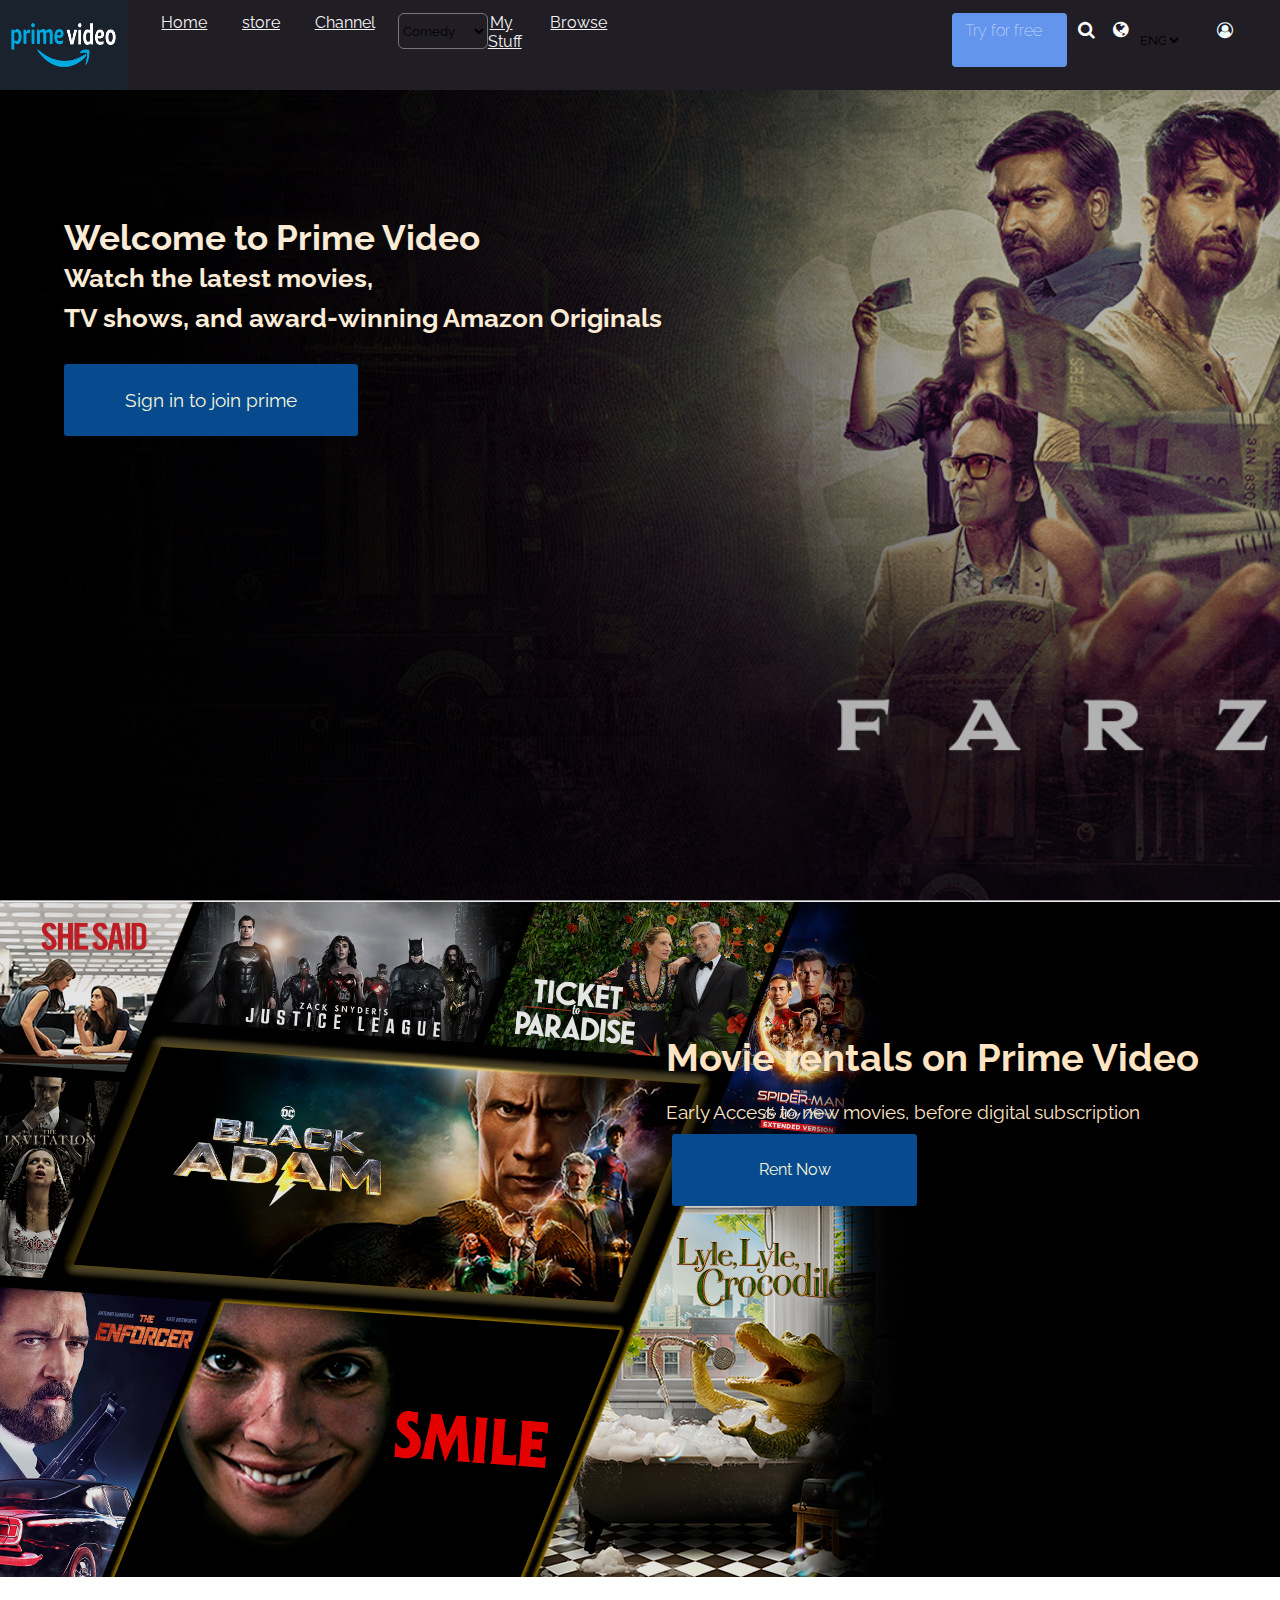
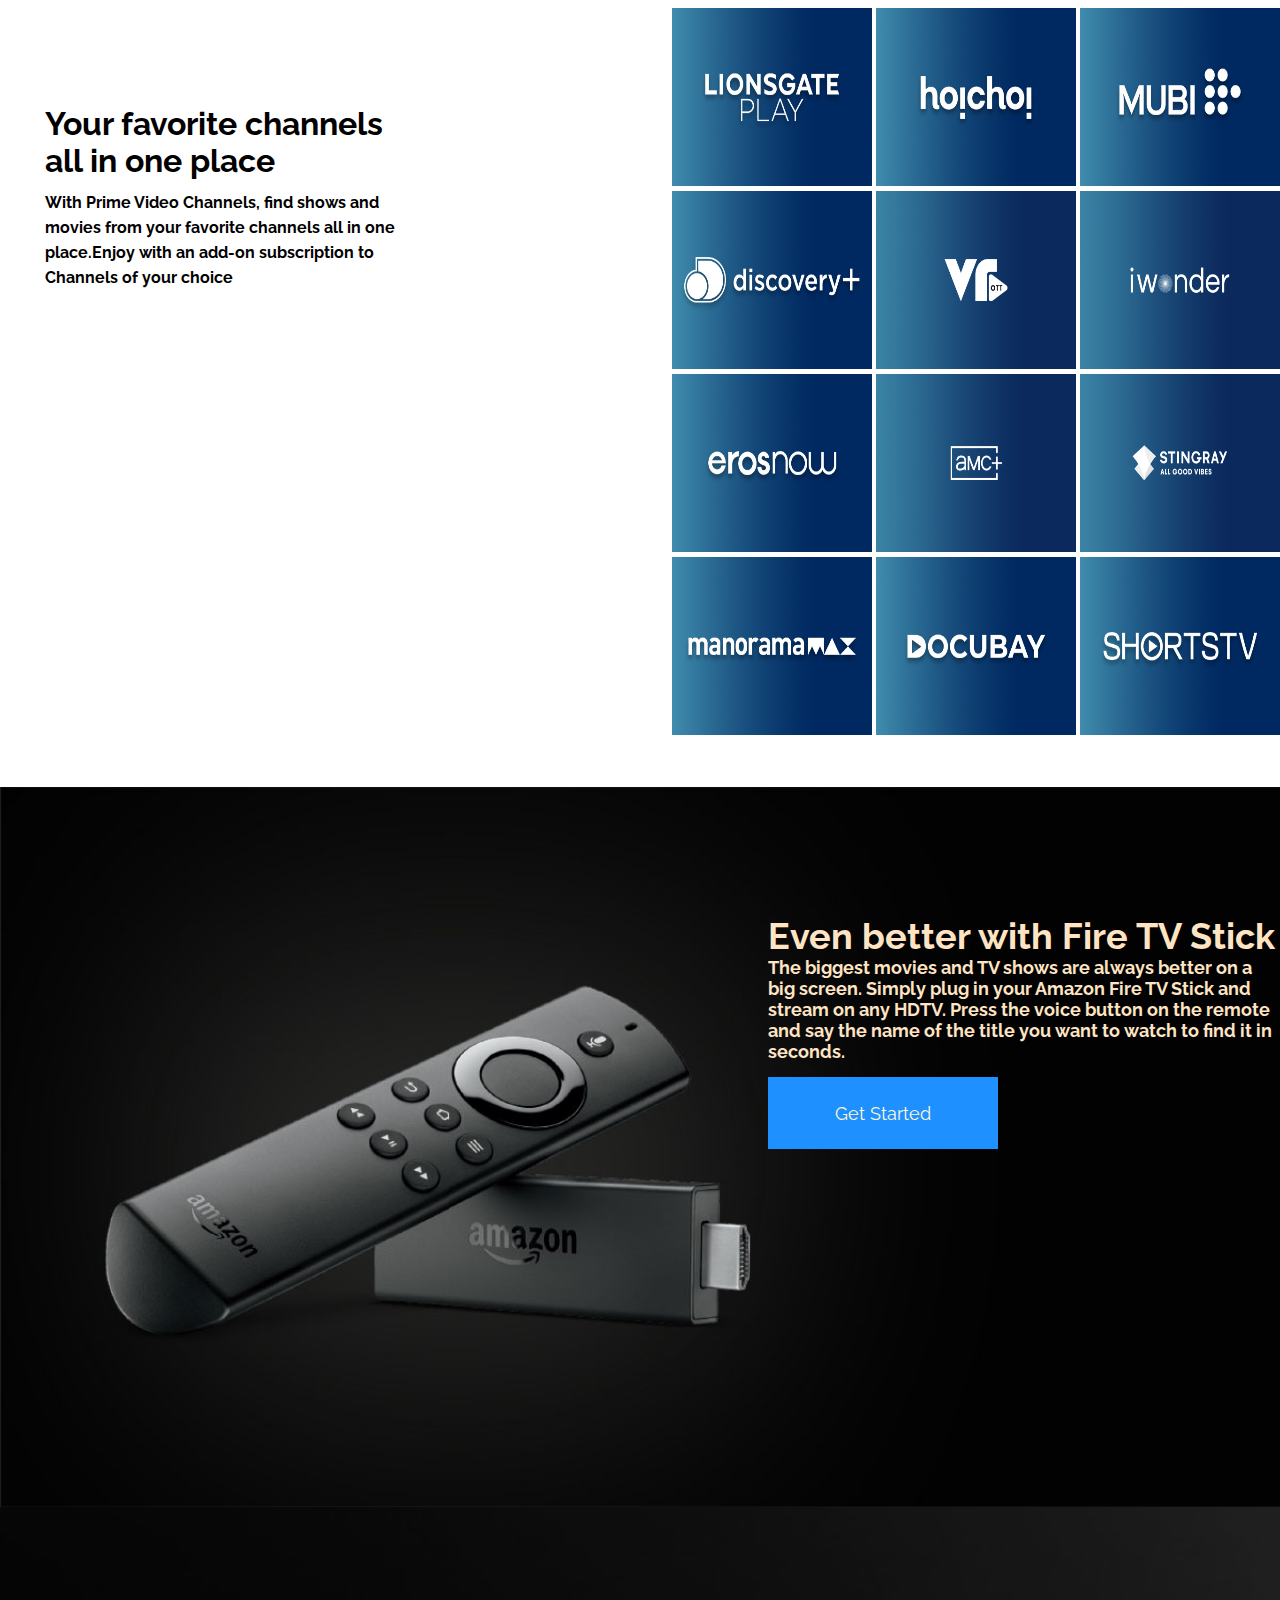
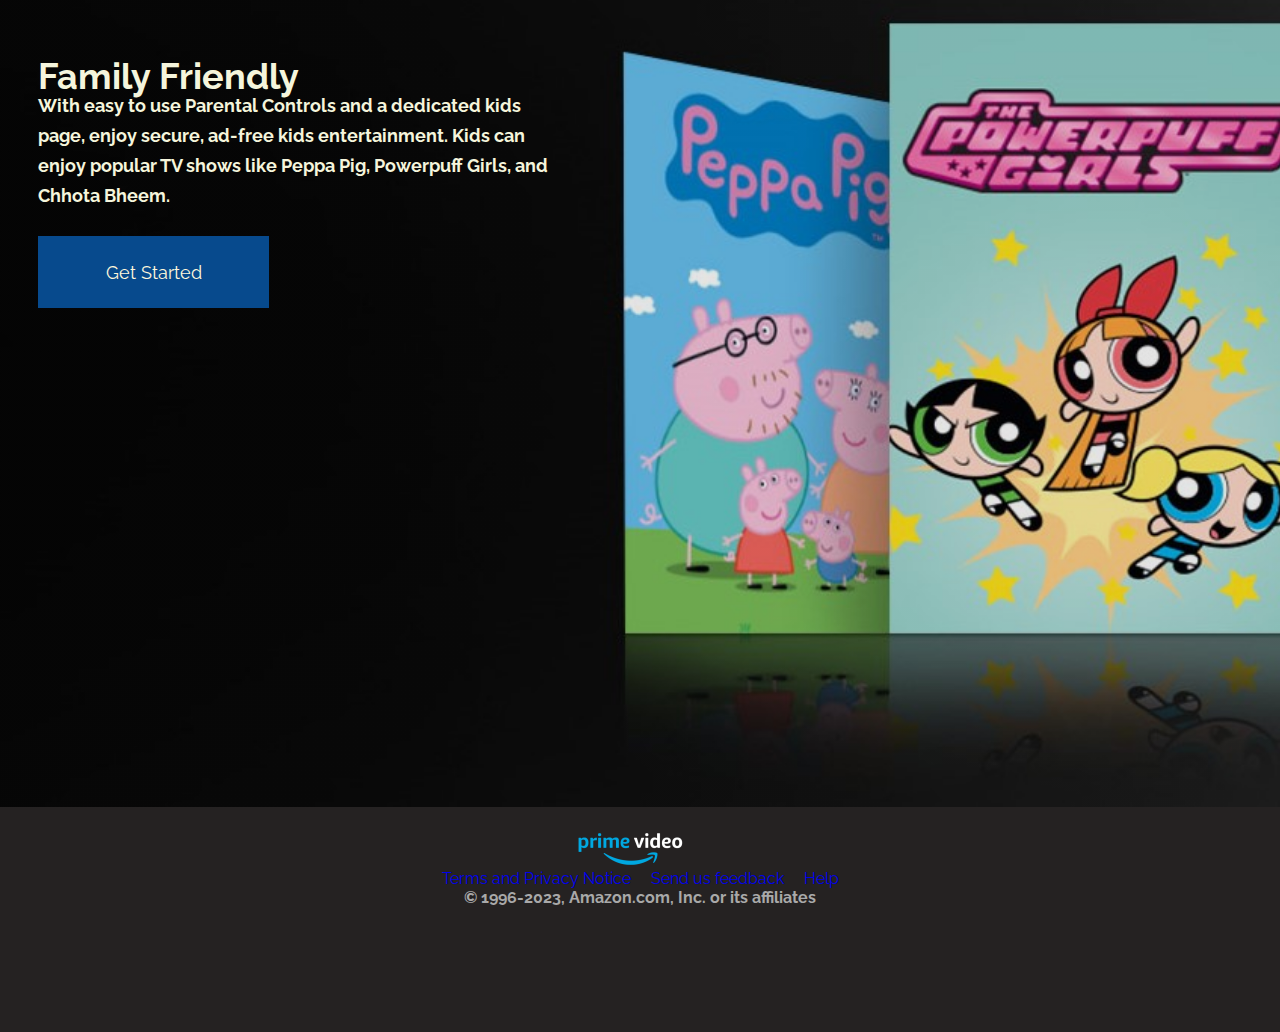
==== index.html @ 2418ad5a "my-changes" ====
<!DOCTYPE html>
<html lang="en">

<head>
    <meta charset="UTF-8">
    <meta http-equiv="X-UA-Compatible" content="IE=edge">
    <meta name="viewport" content="width=device-width, initial-scale=1.0">
    <link rel="stylesheet" href="/style.css">
    <link rel="preconnect" href="https://fonts.googleapis.com">
    <link rel="preconnect" href="https://fonts.gstatic.com" crossorigin>
    <link href="https://fonts.googleapis.com/css2?family=Raleway&display=swap" rel="stylesheet">
    <link rel="stylesheet" href="https://cdnjs.cloudflare.com/ajax/libs/font-awesome/4.0.0/css/font-awesome.css">
    <title>AMAZON PRIME</title>
</head>

<body>
    <div class="nav">
        <div class="logo">
            <img src="/prime logo.png" alt="">
        </div>
        <div class="bar">
            <a class="hme" href="/">Home</a>
            <a class="str" href="/">store</a>
            <a class="chnl" href="/">Channel</a>
            <div class="catgry">
                <select>
                    <option value="Comedy"> Comedy</option>
                    <option value="Web series"> Web series</option>
                    <option value="Movies">Movies</option>
                    <option value="TV Shows">TV Shows</option>
                    <option value="Children">Children</option>
                </select>
            </div>
            <div class="my-stf">
                <a href="/">My Stuff</a>
            </div>
            <div class="hid">
                <a href="/">Browse</a>
            </div>
            <div class="bt">
                <h4>Try for free</h4>
            </div>
            <div class="icon">
                <i class="fa fa-search" aria-hidden="true"></i>
            </div>
            <div class="icon1">
                <i class="fa fa-globe" aria-hidden="true"></i>
            </div>


            <div class="lng">
                <select>
                    <option value="Eglish">ENGLISH</option>
                    <option value="Tamil">Tamil</option>
                    <option value="Arabic">Arabic</option>
                    <option value="Hindi">Hindi</option>
                    <option value="Dutch">Dutch</option>
                    <option value="Chinese">Chinese</option>
                </select>

            </div>
            <div class="icn">
                <i class="fa fa-user-circle-o" aria-hidden="true"></i>
            </div>

        </div>
    </div>


    <div class="bg">
        <div class="cont1">
            <h1>Welcome to Prime Video</h1>
            <h2>Watch the latest movies,</h2>
            <h2>TV shows, and award-winning Amazon Originals</h2>
        </div>
        <div class="sign1">
            <button>Sign in to join prime</button>

        </div>
    </div>
    <hr>

    <div class="bg2">
        <div class="cont2">
            <h1>Movie rentals on Prime Video</h1>
            <p>Early Access to new movies, before digital subscription</p>

            <div class="rent">
                <button>Rent Now</button>
            </div>
        </div>
    </div>



    <div class="prt3">
        <div class="totl">
            <div class="cont">
                <h1>Your favorite channels all in one place</h1>
                <h4>With Prime Video Channels, find shows and movies from your
                    favorite channels all in one place.Enjoy with
                    an add-on subscription to Channels of your choice</h4>
            </div>

            <div class="chnls">
                <div class="crds1">
                    <div class="clm">
                        <img src="/liongt.jpg" alt="">
                    </div>
                    <div class="clm">
                        <img src="/discvry.jpg" alt="">
                    </div>
                    <div class="clm">
                        <img src="/ersnw.jpg" alt="">
                    </div>
                    <div class="clm">
                        <img src="/mnorma.jpg" alt="">
                    </div>
                </div>
                <div class="crds2">
                    <div class="clm">
                        <img src="/hoichoi.jpg" alt="">
                    </div>
                    <div class="clm">
                        <img src="/Vrott.png" alt="">
                    </div>
                    <div class="clm">
                        <img src="/Amc.png" alt="">
                    </div>
                    <div class="clm">
                        <img src="/Docubay-426X2947_V1.jpg" alt="">
                    </div>
                </div>
                <div class="crds3">
                    <div class="clm">
                        <img src="/mubi.jpg" alt="">
                    </div>
                    <div class="clm">
                        <img src="/iWonder.png" alt="">
                    </div>
                    <div class="clm">
                        <img src="/Stingray.png" alt="">
                    </div>
                    <div class="clm">
                        <img src="/shortstv.jpg" alt="">
                    </div>
                </div>
            </div>
        </div>
    </div>

    <div class="rmt">
        <div class="rmt-cont">
            <h1>Even better with Fire TV Stick</h1>
            <h4>The biggest movies and TV shows are always better on a big screen. Simply plug in your Amazon Fire TV
                Stick and stream on any HDTV. Press the voice button on the remote and say the name of the title you
                want to watch to find it in seconds.</h4>

            <div class="gsts">
                <button>Get Started</button>
            </div>
        </div>
    </div>
    <div class="cld">
        <div class="fam">
            <h1>Family Friendly</h1>
            <h4>With easy to use Parental Controls and a dedicated kids page, enjoy secure, ad-free kids
                entertainment.
                Kids can enjoy popular TV shows like Peppa Pig, Powerpuff Girls, and Chhota Bheem.</h4>

            <div class="gsts1">
                <button>Get Started</button>
            </div>
        </div>
    </div>
    

    <div class="prm-fotr">
        <div class="prm-logo">
            <img src="/primelogo1.png" alt="">
        </div>
        <div class="footr">
            <div class="trms">
                <a href="/">Terms and Privacy Notice</a> &nbsp; &nbsp;
                <a href="/">Send us feedback</a> &nbsp; &nbsp;
                <a href="/">Help</a>
            </div>
            <div class="amzn-co">
                <h4>© 1996-2023, Amazon.com, Inc. or its affiliates</h4>
            </div>

        </div>
    </div>



</body>

</html>
---- style.css ----
*{  
    margin: 0;
    border: 0%;
    padding: 0%;
    box-sizing: border-box;
    font-family: 'Raleway', sans-serif;
}
.nav{
    height: 10vh;
    width: 100%;
    display: flex;
    background-color: rgb(32, 29, 37);
    display: flex;
}
.nav .logo{
    width: 11%;
    height: 11vh;
}
.nav .logo img{
    height: 10vh;
    width: 100%;
}
.nav .bar{
    width: 100%;
}
  

.nav .bar{
    display: flex;
    margin-left: 0%;
    margin-top: 1%;
    
}
.catgry{
    margin-left: 2%;
    
}
.bar a{
    margin-left: 3%;
    color: whitesmoke;
}
.catgry select{
    height: 4vh;
    background-color: transparent;
    border-radius: 6px;
}
.catgry{
    color: bisque;
}
.catgry option{
    background-color: blue;
}
.bar .bt{
    /* padding-left: 30%; */
    padding: 5px;
    height: 6vh;
    width: 10%;
    background-color:cornflowerblue;
    margin-left: 30%;
    border-radius: 4px;
  
}
.bar .bt h4{
    margin-top: 3%;
    color: white;
    font-weight: 100;
    margin-left: 8%;
}
/* .nav button{
    height: 6vh;
    width: 100%;
    font-size: medium;
    background-color:cyan;
    border-radius: 5px;
    border: none;
   
} */
.nav .icon{
    height: 4.5vh;
    width: 2%;
    margin-left: 1%;
    margin-top: 0.7%;
}
.nav .bar .icon i{
    color: white;
    font-size: large;
}
.nav .bar .hid{
    /* display: none; */
    color: bisque;
}
.nav .bar .lng{
    width: 5%;
    /* background-color: cadetblue; */
    margin: 0%;
    padding:0%
}
.lng select{
    height: 6vh;
    width: 80%;
    outline:none;
    background-color: transparent;
    color: black;
    border: 0;
}
.nav .icon1{
    height: 4.5vh;
    width: 2%;
    margin-top: 0.7%;
    margin-left: 1%;
}
.nav .bar .icon1 i{
    color: white;
    font-size: large;
}
.nav .bar .icn{
    height: 4.5vh;
    width: 2%;
    margin-top: 0.7%;
    margin-left: 2%;
} 
.icn i{
    color: azure;
}
.bg{
    width: 100%;
    background: linear-gradient(to left, rgba(0,0,0,0.3),rgba(0,0,0,0.3)),url(/prime-bg.jpg);
    height: 90vh;
    background-size: cover;
}

.bg .cont1{
    color: antiquewhite;
    width: 100%;
    height: 17h;
    padding-top: 10%;
    padding-left: 5%;
    font-size: 1.1rem;
    line-height: 40px;
    
    
}
.cont1 h1 h2 {
    margin-bottom: 10%;
    
}
.bg .sign1{
    position: relative;
}
.bg .sign1 button{
    margin-top: 2%;
    background-color:rgb(7, 74, 141);
    border: none;
    height: 8vh;
    width: 23%;
    border-radius: 3px;
    margin-left: 5%;
    font-size: 1.2rem;
    color: beige;
}
hr{
    color:antiquewhite;
    line-height: 10px;
}
.bg2{
    background: linear-gradient(to left, rgba(0,0,0,0.1),rgba(0,0,0,0.1)),url(/amzn-bg2.jpg);
    height: 75vh;
    background-size: cover ;
    width: 100%;
}
   
.bg2 .cont2{
    line-height: 55px;
    height: 15vh;
    color: bisque;
    padding-top: 10%;
    padding-left: 52%;
    font-size:larger;
}
.bg2 .rent button{
    
        margin-top: -1%;
        background-color: rgb(7, 74, 141);;
        border: none;
        height: 8vh;
        width: 40%;
        border-radius: 3px;
        margin-left: 1%;
        font-size: 1rem;
        color: beige;
    
}
.prt3{
    display: flex;
    height: 90vh;
    width: 100%;
}
.totl{
    display: flex;
}
.prt3 .cont{
    width: 36%;
    padding-top: 10%;
    margin-left: 3.5%;
}
.prt3 .cont h4{
    margin-top: 3%;
    line-height: 25px;
}

.chnls{
    display: flex;
    gap: 4px;
    padding-left: 20%;
    margin-top: 2%;

}

.chnls .clm{
    
    width: 200px;
    height: 20vh;
    margin-top: 1.5%;
}
.chnls .clm img{
    width: 200px;
    height: 20vh;
    padding-top: 1%;
    
}

.chnls .clm img:hover{
    width: 200px;
    height: 21vh;
    transition: 0.5s;
    box-shadow: 10px 100px solid black;
}
.rmt{
    height: 80vh;
    background-image: url(/amz-remte.jpg);
    background-size: cover;

}
.rmt .rmt-cont{
    width: 100%;
    color: bisque;
    padding-top: 10%;
    padding-left: 60%;
    flex-wrap: wrap;
    font-size: large;
}
.gsts{
    width: 100%;
    height: 8vh;
    border-radius: 5px; 
    margin-top: 3%;

}
.gsts button{
    height: 8vh;
    width: 45%;
   color:cornsilk;
   background-color:dodgerblue;
   border: none;
   font-size: large;
}
.cld{
    height: 100vh;
    width: 100%;
    background: linear-gradient(to left, rgba(0,0,0,0.1),rgba(0,0,0,0.1)),url(/amz-cld1.jpg);
    background-size: cover;
}
.cld .fam{
    color: beige;
    width: 40%;
    flex-wrap: wrap;
    line-height: 30px;
    padding-top: 12%;
    margin-left: 3%;
    font-size: large ;
}
.gsts1{
    width: 100%;
    height: 8vh;
    border-radius: 5px;
    margin-top: 0%;
    font-size: x-large;

}
.gsts1 button{
    height: 8vh;
    width:45%;
   color:cornsilk;
   background-color: rgb(7, 74, 141);;
   border: none;
   margin-top: 5%;
   font-size: large;
   
}
.prm-fotr{
    height: 25vh;
    width: 100%;
    background-color: rgb(37, 34, 34);
}
.prm-logo{
    padding-top: 2%;
    padding-left: 45%;
}
.footr{
    width: 100%;
    text-align: center;
    color:darkgrey;
    font-size: medium;
  
    
}
.trms a{
    text-decoration: none;
    gap: 50px;

}
@media(max-width:1150px){
    .bg{
        background-position-x: right;
    }
}

@media(max-width:1100px){
    .bg{
        background-position-x: right;
    }
    .bg2 .rent button{
         margin-top: 14.5%;
    }
    .chnls{
        margin-right: 1%;
    }
}
@media(max-width:1050px){
    .bg{
        
        background-size: cover;
        width: auto;
        background-position-x: right;
        }
    .bg2 .rent button {
        margin-top: 0%;
    }
    .cld {
        height: 80vh;
    }
}
@media(max-width:1000px){
    .nav .bar .hme{
        display: none;
    }
    .nav .bar .str{
        display: none;
    }
    .nav .bar .chnl{
        display: none;
    }
    .nav .bar .catgry{
        display: none;
    }
    .nav .bar .my-stf{
        display: none;
    }
    .hid{
        padding-left: 20%;
    }
    .chnls {
        margin-right: 1%;
        padding-left: 5%;
    }
    .bg2 .cont2 {
        line-height: 40px;
    }
    .bar .bt {
    height: 5vh;
    width: 12%;
    margin-left: 45%;
    }   
    
    .bar .bt h4{
        line-height: 15px;
        margin-top: 1%;
        padding-left: 10%;
    }
}
@media(max-width:950px){
    .rmt .rmt-count{
        padding-top: 8%;
    }
    .bg .sign1 button{
        font-size: 1rem;
    }
}

@media(max-width:900px){
.bg{
    height: 85vh;
}
.cld{
    height: 70vh;
}
.rmt{
    background-position-x: -65px;
}

.rmt .rmt-cont{
    padding-top:10%;
    padding-left: 50%;
}
/* .chnls .clm img{
    width: 170px;
}
.chnls{
    gap: 1px;
} */
}

@media(max-width:850px){
    .chnls{
        padding-left: 2%;
    }
    .cld{
        background-position-x: -60px;
    }
}
@media(max-width:800px){
    .totl{
        flex-direction: column;

    }
    .bg2{
        height: 65vh;
    }
    .prt3 .cont{
        padding-top: 1%;
        width: 85%;
        line-height: 20px;
        margin-left: 7%;
    }
    .prt3 .cont h4 {
        line-height: 20px;
        flex-wrap: wrap;
        font-size: medium;
}
.chnls{
    padding-left: 15%;
    margin-top: 1%;

}
.chnls .clm{
    height: 18vh;
    width: 100%;
    margin-top: 0%;
    
    
}
.chnls .clm img{
    padding-top: 13%;
    width: 80%;
}
.cld{
    height: 65vh;
}
}
@media(max-width:750px){
    .nav{
        height: 8vh;
    }
    .nav .logo img{
        height: 8vh;
    }
    .bar .bt h4 {
        font-size: smaller;
    }
    .bar .bt {
        margin-left: 45%;

    }
    .bg .sign1 button{
        width: 35%;
        height: 6vh;
        
    }
    .bg2 .cont2 {
        line-height: 40px;
    }
    .bg2 .rent button{
        height: 6vh;
        width: 60%;
        margin-top: 0%;
    }
    .rmt{
        height: 65vh;
    }
    .rmt .rmt-cont {
        padding-left: 45%;

    }
    .gsts{
        padding-left: 0%;
    }
    .gsts button {
        height: 6.5vh;
        width: 45%;
        
    }
}
@media(max-width:700px){
    .bg{
        height: 90vh;
        background-image: linear-gradient(to bottom rgba(0,0,0,0.9),rgba(0,0,0,0.9,)),url(/);
    }
    .bg .cont1{
        padding-top: 15%;
    }
    .bar .bt {
        width: 12%;
        margin-left: 45%;
    }

    .bg2 .cont2 {
        line-height: 35px;
    }
    .chnls{
        margin-top: -1%;
    }
    .chnls .clm img:hover{
        width: 150px;
        height: 18vh;
        transition: 0.5s;
        box-shadow: 10px 100px solid black;
    }
    .cld{
        height: 58vh;
    }
    .cld .fam {
    width: 65%;
    }
    .gsts1 button{
        height: 7vh;
        width: 35vh;
    }
}
@media(max-width:650px){
    .bg{
        height: 76vh;
    }
    .bg .cont1{
        padding-top: 25%;
        font-size: 1rem;
    }
    .chnls .clm img {
        padding-top: 10%;
        height: 17vh;

    }
    .prt3 .cont {
        line-height: 26px;
    }
    .chnls{
        margin-top: -2%;
    }
    .chnls .clm{
        margin-top: -1%;
    }
}

@media(max-width:600px){
    .bg{
        height: 60vh;
        background-image: linear-gradient(to bottom,rgba(0,0,0,0.3),rgba(0,0,0,0.3)),url(/farzi2.jpg);
    }
    .bar .bt{
        margin-left: 39%;
    }
    .chnls .clm img{
        padding-top: 7%;
        height: 17vh;
    }
   .bg .cont1{
        background-color: black;
        transform: translateY(200px);
        font-size: 0.8rem;
        height: 39vh;
        padding-top: 6%;
        padding-left: 0%;
        line-height: 22px;
        width: 100%;
        text-align: center;
    }
    .nav{
        height: 6vh;
    }
    .nav .logo img{
        height: 6vh;
    }
    .bg .sign1 button{
        height: 4.8vh;
        width: 90%;
        margin-top: 6%;
    } 
    .bg .cont1 h2{
        font-size: 1rem;
        font-weight: 300;

    
    }
    
    .bg2 .cont2{
        background-color: black;
        transform: translateY(200px);
        font-size: 0.8rem;
        height: 39vh;
        padding-top: 6%;
        padding-left: 0%;
        line-height: 22px;
        width: 100%;
        text-align: center;
    }
    .b2 .rent{
        transform: translate();
    }
    .bg2 .rent img{

    }
    .bg2 .rent button{
        margin-left: 0%;
        height: 5vh;
        width: 90%;
        margin-top: 5%;
    }
    .prt3{
        margin-top: 10%;
    }
    .chnls{
        margin-top: -1%;
    }
    .chnls .clm img {
        height: 15vh;
    }
    .chnls .clm{
        margin-top: 1%;
    }
    .rmt .rmt-cont{
        background-color: black;
        transform: translateY(300px);
        font-size: 0.8rem;
        height: 39vh;
        padding-top: 6%;
        padding-left: 0%;
        line-height: 22px;
        width: 100%;
        text-align: center;
    }
    .gsts {
        padding-left: 0%;
    }
    .gsts button{
        width: 90%;
        height: 5vh;
    }
    .rmt{
        background-image: url(/rmt2.jpg);
        background-position-x: 10px;
        background-position-y: -80px;
        height: 50vh;
        width: 100%;
    }
    .cld{
        margin-top:36%;
        background-image: url(/cld2.jpg);
        background-position-y: -60 px;
        background-position-x: 0px;
    }
    .cld .fam{
        background-color: black;
        transform: translateY(300px);
        font-size: 0.8rem;
        height: 35vh;
        padding-top: 6%;
        padding-left: 0%;
        line-height: 22px;
        width: 100%;
        text-align: center; 
        margin-left: 0%;
    }
    .gsts1 button {
        height: 5vh;
        width: 90%;
    }
    .prm-fotr {
        height: 15vh;
        width: 100%;
        background-color: rgb(37, 34, 34);
        margin-top: 21%;
        height: 19vh;
    }
    }
    @media(max-width:550px){
        .bar .bt{
            height: 4vh;
            margin-left: 30%;
        }
        .bar .bt h4{
            line-height: 10px;
            margin-top: 0%;
        }
        .cld .fam {
            height: 32vh;
        }
        .prm-logo {
            padding-left: 41%;
        }
    .bar .bt h4 {
        margin-left: -1%;
        line-height: 10px;
    }
}
    
@media(max-width:500px){
    .rmt .rmt-cont {
        background-color: black;
        transform: translateY(280px);
        font-size: 0.8rem;
        height: 30vh;
        padding-top: 3%;
        padding-left: 0%;
        line-height: 22px;
        width: 100%;
        text-align: center;
    }
    .bg{
        background-image: linear-gradient(rgba(0,0,0,0.3),rgba(0,0,0,0.3)),url(/img2.jpg);
    }
    .nav .logo{
        width: 17%;
    }
    .bg .cont1 {
        transform: translateY(210px);
        height: 33vh;
    }
    .bg .sign1 button{
        margin-top: 21%;
    }
    .nav .icon1{
        margin-left: 3%;
    }
    .bg2 .cont2{
        transform: translateY(270px);
        height: 33vh;
    }
    .chnls{
        padding-left: 11%;
    }
    .cld{
        margin-top: 28%;
    }
    .prm-fotr{
        margin-top: 23%;
    }.bar .bt h4 {
        margin-left: -1%;
        line-height: 10px;
    }
}
@media(max-width:470px){
    .prm-fotr{
        margin-top: 25%;
    }
    /* .bar .bt h4{
        padding-left: 0%;
        line-height: 10px;
    }    */
    .bar .bt h4 {
        margin-left: -12%;
        line-height: 11px;
    }
}
@media(max-width:450px){
    .bg .cont1{
        padding-top: 20%;
        transform: translateY(240px);
    }
    .bg .sign1 button{
        margin-top: 33%;

    }
    
    .bg2 .cont2 {
        height: 31vh;
        transform: translateY(300px);
    
}
.prt3{
    margin-top: 16%;
    height: 72vh;
}
.chnls{
    margin-top: 10%;
}
.chnls .clm img{
    height: 12vh;
}
.chnls .clm {
    margin-top: -33%;
}
.cld{
    background-position-x: 80%;
    background-position-y: 135%;
    
}
.cld .fam{
    height: 33.5vh;
}
.prm-logo {
    padding-top: 3%;
    padding-left: 39%;
}
.prm-fotr{
    margin-top: 28%
}
.bar .bt h4{
    margin-left: -24%;
    line-height: 10px;
}   
.bar .bt{
    width: 15%;
    margin-left: 33%;
}
.nav .icon1{
    margin-left: 3%;
}
}
@media(max-width:420px){
    .prm-fotr{
        padding-top: 1%;
    }
    .bar .bt{
        width: 15%;
        margin-left: 33%;
    }
    .bar .bt h4{
        margin-left: -14%;
        line-height: 10px;
    }   
}
@media(max-width:400px){
    .bar .bt h4{
        padding-left: -28%;
        line-height: 7.5px;
    }
    .chnls .clm {
        margin-top: -41%;
    }
    .clm img{
        height: 10.5vh;
    }
    .prm-fotr{
        margin-top: 32%;
    }
    .bg .sign1 button {
        margin-top: 42%;
    }
    .prt3{
        margin-top: 18%;
    }
}
@media(max-width:350px){
    .chnls{
        margin-top: 14%;
    }
    .chnls .clm img {
        height: 9vh;
    }
    .chnls .clm{
        margin-top: -55%;
    }
    .rmt .rmt-cont {
        height: 35vh;
    }
    .cld{
        margin-top: 50%;
    }
    .cld .fam {
        height: 31.5vh;
    }
}
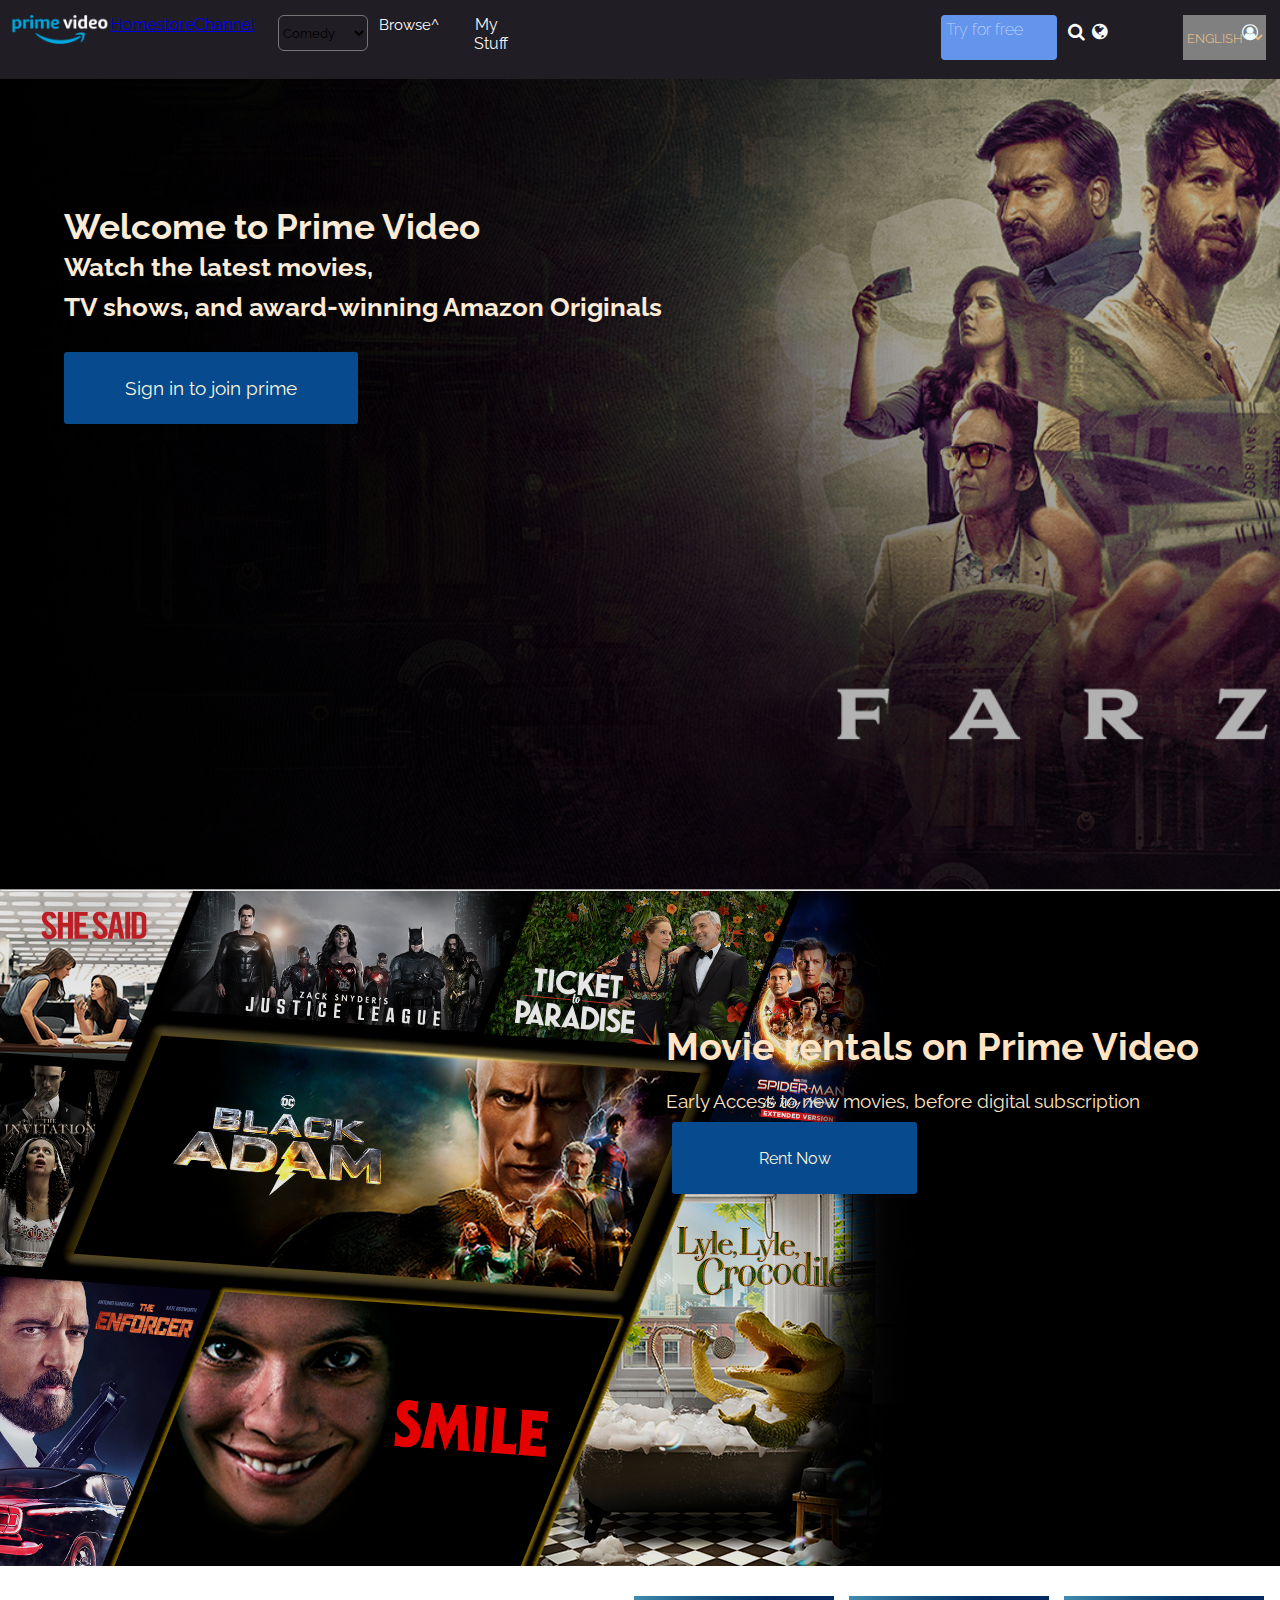
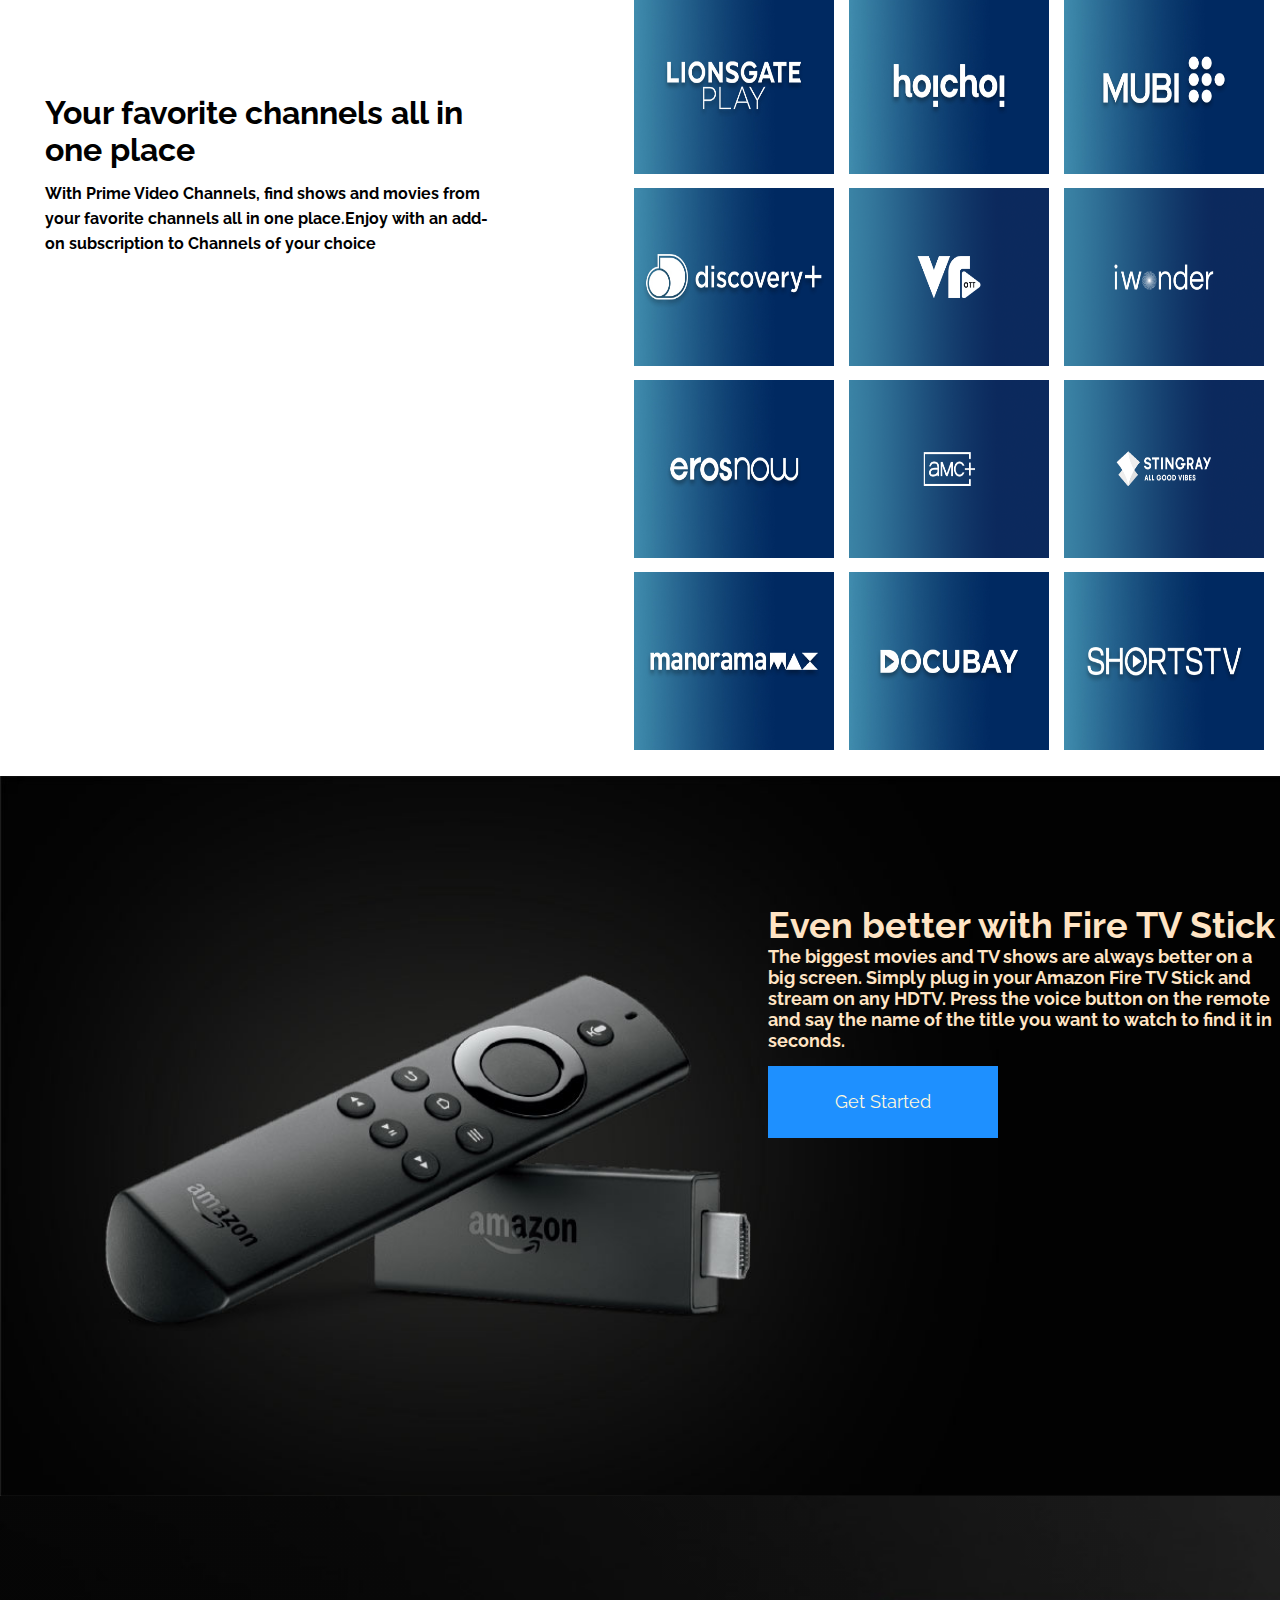
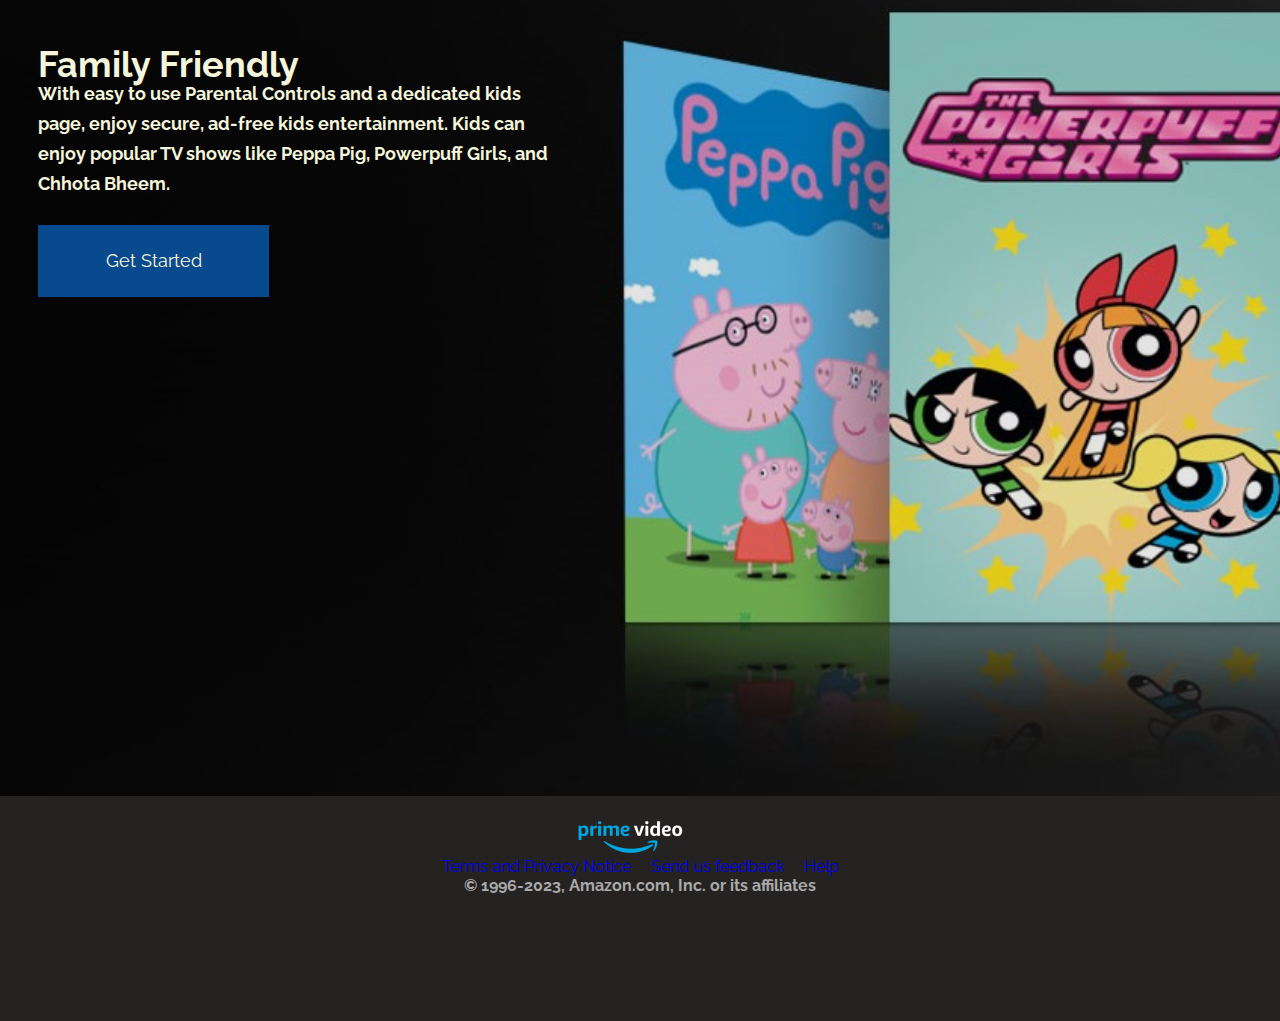
==== commit 19e71f39: "changes" ====
--- a/index.html
+++ b/index.html
@@ -16,7 +16,7 @@
 <body>
     <div class="nav">
         <div class="logo">
-            <img src="/prime logo.png" alt="">
+            <img src="/primelogo1.png" alt="">
         </div>
         <div class="bar">
             <a class="hme" href="/">Home</a>
@@ -31,12 +31,25 @@
                     <option value="Children">Children</option>
                 </select>
             </div>
+            <ul>
+                <li>
+                    <a>Browse^</a>
+        
+                    <ul class="Dropdown">
+                        <li>Comedy</li>
+                        <li>Web Series</li>
+                        <li>Movies</li>
+                        <li>TV Shows</li>
+                        <li>Children</li>
+                    </ul>
+                </li>
+            </ul>
             <div class="my-stf">
                 <a href="/">My Stuff</a>
             </div>
-            <div class="hid">
+            <!-- <div class="hid">
                 <a href="/">Browse</a>
-            </div>
+            </div> -->
             <div class="bt">
                 <h4>Try for free</h4>
             </div>
--- a/style.css
+++ b/style.css
@@ -6,39 +6,80 @@
     font-family: 'Raleway', sans-serif;
 }
 .nav{
-    height: 10vh;
+    /* height: 10vh; */
     width: 100%;
     display: flex;
     background-color: rgb(32, 29, 37);
     display: flex;
+    padding: 15px 10px;
 }
 .nav .logo{
-    width: 11%;
-    height: 11vh;
+    /* width: 11%;
+    height: 11vh; */
 }
 .nav .logo img{
-    height: 10vh;
-    width: 100%;
+    /* height: 10vh; */
+    width: 100%;
+}
+.nav .bar ul{
+    list-style: none;
+    margin-left: 1%;
+   
+}
+.bar ul li{
+    display: inline-block;
+    position: relative;
+}
+.nav .bar ul li a{
+    display: contents;
+    padding: 20px 25px;
+    color: #fff;
+    text-decoration: none;
+    text-align: center;
+    font-size: 15px;
+
+}
+.nav .bar ul li ul.Dropdown li{
+    display: block;
+    
+}
+.nav .bar ul li ul.Dropdown{
+    width: 100%;
+    background: #22438c;
+    position: absolute;
+    z-index: 999;
+    display: none;
+}
+.nav .bar ul li a:hover{
+    background-color:darkgrey;
+}
+.nav .bar ul li:hover ul.Dropdown{
+    display: block;
 }
 .nav .bar{
     width: 100%;
 }
   
-
 .nav .bar{
     display: flex;
     margin-left: 0%;
-    margin-top: 1%;
-    
+  
 }
 .catgry{
     margin-left: 2%;
     
 }
-.bar a{
+.bar .my-stf{
     margin-left: 3%;
+}
+.bar .my-stf a{
+    margin-left: 2%;
     color: whitesmoke;
-}
+    text-decoration: none;
+}
+/* .bar .hid a{
+    margin-top: 2%;
+} */
 .catgry select{
     height: 4vh;
     background-color: transparent;
@@ -85,10 +126,7 @@
     color: white;
     font-size: large;
 }
-.nav .bar .hid{
-    /* display: none; */
-    color: bisque;
-}
+
 .nav .bar .lng{
     width: 5%;
     /* background-color: cadetblue; */
@@ -100,14 +138,16 @@
     width: 80%;
     outline:none;
     background-color: transparent;
-    color: black;
+    color:burlywood;
     border: 0;
+    background-color: gray;
 }
 .nav .icon1{
     height: 4.5vh;
     width: 2%;
     margin-top: 0.7%;
     margin-left: 1%;
+    color: bisque;
 }
 .nav .bar .icon1 i{
     color: white;
@@ -210,30 +250,36 @@
 
 .chnls{
     display: flex;
-    gap: 4px;
-    padding-left: 20%;
+    gap: 15px;
+    padding-left: 10%;
     margin-top: 2%;
 
 }
 
 .chnls .clm{
-    
+    transition: width 2s;
     width: 200px;
-    height: 20vh;
+    height: 21vh;
     margin-top: 1.5%;
+  
+  
+ 
 }
 .chnls .clm img{
     width: 200px;
     height: 20vh;
     padding-top: 1%;
+    transition:  0.5s ease-in-out;
     
 }
 
 .chnls .clm img:hover{
-    width: 200px;
-    height: 21vh;
-    transition: 0.5s;
-    box-shadow: 10px 100px solid black;
+    transform:  scale(1.04);
+    /* background-color: #333; */
+    /* color: #333; */
+    
+  
+    
 }
 .rmt{
     height: 80vh;
@@ -319,6 +365,32 @@
     gap: 50px;
 
 }
+@media(max-width:1330px){
+    .lng select {
+    height: 5vh;
+    }
+    .nav .icon1{
+        margin-left: 0%;
+    }
+    .nav .bar .lng{
+        width: 09%;
+        font-size: small;
+        margin-left: 0%;
+    }
+    .lng select {
+
+    margin-left: 65%;
+}
+    .bar .bt{
+        height: 5vh;
+        font-size: medium;
+        margin-left: 35%;
+    }
+    .bar .bt h4 {
+    margin-top: 0;
+    margin-left: 0%;
+    }
+}
 @media(max-width:1150px){
     .bg{
         background-position-x: right;
@@ -343,8 +415,19 @@
         width: auto;
         background-position-x: right;
         }
+        .bar .bt{
+            width: 23%;
+            font-size: 0.98rem;
+        }
     .bg2 .rent button {
         margin-top: 0%;
+    }
+    .lng select{
+        margin-left: 10%;
+        width: 100%;
+    }
+    .nav .bar .lng {
+    width: 10%;
     }
     .cld {
         height: 80vh;
@@ -366,9 +449,9 @@
     .nav .bar .my-stf{
         display: none;
     }
-    .hid{
+    /* .hid{
         padding-left: 20%;
-    }
+    } */
     .chnls {
         margin-right: 1%;
         padding-left: 5%;
@@ -376,16 +459,27 @@
     .bg2 .cont2 {
         line-height: 40px;
     }
+    .nav .bar ul {
+       
+        margin-left: 2%;
+    }
+    .bar ul li {
+        display: inline-block;
+        position: relative;
+        width: 200%;
+      
+        height: 7vh;
+    }
     .bar .bt {
     height: 5vh;
     width: 12%;
-    margin-left: 45%;
+    margin-left: 58.5%;
     }   
     
     .bar .bt h4{
-        line-height: 15px;
-        margin-top: 1%;
-        padding-left: 10%;
+        /* line-height: 15px;
+        margin-top: 1%; */
+        padding-left: 0%;
     }
 }
 @media(max-width:950px){
@@ -412,13 +506,20 @@
     padding-top:10%;
     padding-left: 50%;
 }
+.bar ul li{
+    margin-left: 50%;
+}
 /* .chnls .clm img{
     width: 170px;
 }
 .chnls{
     gap: 1px;
 } */
-}
+.bar .bt{
+    /* margin-left: 35%; */
+}
+}
+
 
 @media(max-width:850px){
     .chnls{
@@ -427,17 +528,36 @@
     .cld{
         background-position-x: -60px;
     }
+    .bar .bt{
+        font-size: 0.94rem;
+    }
 }
 @media(max-width:800px){
     .totl{
         flex-direction: column;
-
     }
     .bg2{
         height: 65vh;
     }
+    .bar .bt{
+        margin-left: 50%;
+        font-size: 0.86rem;
+    }
+    .bar .bt h4 {
+    margin-top: 2%;
+    margin-left: 0%;
+}
+.nav .bar .lng{
+    margin-left: 8%;
+}
+.nav .bar .icon1 i{
+    margin-left: 275%;
+}
+.nav .bar .icon i{
+    margin-left: 100%;
+}
     .prt3 .cont{
-        padding-top: 1%;
+        padding-top: 0%;
         width: 85%;
         line-height: 20px;
         margin-left: 7%;
@@ -472,13 +592,14 @@
         height: 8vh;
     }
     .nav .logo img{
-        height: 8vh;
+        height: 3.5vh;
     }
     .bar .bt h4 {
-        font-size: smaller;
+        
     }
     .bar .bt {
-        margin-left: 45%;
+        margin-left: 50%;
+        font-size: 0.8.8rem;
 
     }
     .bg .sign1 button{
@@ -520,7 +641,14 @@
     }
     .bar .bt {
         width: 12%;
-        margin-left: 45%;
+        margin-left: 30%;
+    }
+    .nav .icon{
+        margin-left: 5%;
+    }
+    .nav .icon1{
+        margin-left: 5%;
+        width: 7%;
     }
 
     .bg2 .cont2 {
@@ -530,10 +658,9 @@
         margin-top: -1%;
     }
     .chnls .clm img:hover{
-        width: 150px;
-        height: 18vh;
-        transition: 0.5s;
+        transition: 0.3s;
         box-shadow: 10px 100px solid black;
+        transform:  scale(1.04);
     }
     .cld{
         height: 58vh;
@@ -571,12 +698,18 @@
 }
 
 @media(max-width:600px){
+    .nav .icon{
+        margin-left: 2%;
+    }
+    .nav .icon1{
+        margin-left: 3%;
+    }
     .bg{
         height: 60vh;
         background-image: linear-gradient(to bottom,rgba(0,0,0,0.3),rgba(0,0,0,0.3)),url(/farzi2.jpg);
     }
     .bar .bt{
-        margin-left: 39%;
+        margin-left: 30%;
     }
     .chnls .clm img{
         padding-top: 7%;
@@ -625,9 +758,6 @@
     .b2 .rent{
         transform: translate();
     }
-    .bg2 .rent img{
-
-    }
     .bg2 .rent button{
         margin-left: 0%;
         height: 5vh;
@@ -664,10 +794,23 @@
         width: 90%;
         height: 5vh;
     }
+    .nav .bar .lng {
+        width: 16%;
+    }
+    .lng select {
+        height: 5vh;
+    }
+    .chnls .clm img:hover{
+        /* width: 130px;
+        height: 15vh;
+        transition: 0.5s;
+        box-shadow: 10px 100px solid black; */
+        transform:  scale(1.04);
+    } 
     .rmt{
         background-image: url(/rmt2.jpg);
-        background-position-x: 10px;
-        background-position-y: -80px;
+        background-position-x: -7px;
+        background-position-y: -50px;
         height: 50vh;
         width: 100%;
     }
@@ -702,14 +845,35 @@
     }
     }
     @media(max-width:550px){
+        .nav .icon{
+            margin-left: 3%;
+        }
+        .nav .icon1{
+            margin-left: 5%;
+        }
         .bar .bt{
             height: 4vh;
-            margin-left: 30%;
+            margin-left: 38%;
         }
+        .lng select {
+            height: 4vh;
+        }
+        /* .hid a{
+            font-size: small;
+        } */
         .bar .bt h4{
             line-height: 10px;
             margin-top: 0%;
         }
+        .nav .bar .icon1 i {
+    margin-left: 140%;
+        }
+        .nav .bar .lng{
+            width: 14%;
+        }
+        /* .hid{
+            padding-left: 5%;
+        } */
         .cld .fam {
             height: 32vh;
         }
@@ -738,8 +902,25 @@
         background-image: linear-gradient(rgba(0,0,0,0.3),rgba(0,0,0,0.3)),url(/img2.jpg);
     }
     .nav .logo{
-        width: 17%;
-    }
+        width: 20%;
+    }
+    .nav .icon{
+        margin-left: 3%;
+    }
+    .bar .bt{
+        margin-left: 15%;
+    }
+    /* .bar .bt h4 {
+        margin-left: 0%;
+        line-height: 0px;
+        width: 40%;
+    } */
+    .lng select {
+        width: 100%;
+    }
+    /* .hid {
+        padding-left: 26%;
+    } */
     .bg .cont1 {
         transform: translateY(210px);
         height: 33vh;
@@ -748,7 +929,7 @@
         margin-top: 21%;
     }
     .nav .icon1{
-        margin-left: 3%;
+        margin-left: 5%;
     }
     .bg2 .cont2{
         transform: translateY(270px);
@@ -762,41 +943,96 @@
     }
     .prm-fotr{
         margin-top: 23%;
-    }.bar .bt h4 {
-        margin-left: -1%;
+    }
+    .bar .bt h4 {
+        line-height: 0%;
+        margin-left: -9%;
         line-height: 10px;
+    }
+    .chnls .clm img:hover{
+        /* width: 90px;
+        height: 17vh;
+        transition: 0.5s;
+        box-shadow: 10px 90px solid #aaaaaa; */
+        transform:  scale(1.04);
     }
 }
 @media(max-width:470px){
     .prm-fotr{
         margin-top: 25%;
     }
-    /* .bar .bt h4{
+    .bar .bt{
+        width: 15%;
+        margin-left: 25%;
+    }
+    .bar .bt h4{
         padding-left: 0%;
-        line-height: 10px;
-    }    */
-    .bar .bt h4 {
+        line-height: 0.7.5rem;
+        /* width: 60%; */
+    }   
+    /* .nav .hid{
+        margin-left: -11%;
+    } */
+    .nav .icon{
+        margin-left: 4%;
+    }
+    .nav .icon1 {
+        margin-left: 6%;
+    }
+    .nav .bar .lng {
+        width: 15%;
+    }
+    .lng select{
+        width: 95%;
+        font-size: x-small;
+    }
+    /* .bar .bt h4 {
         margin-left: -12%;
         line-height: 11px;
-    }
+    } */
 }
 @media(max-width:450px){
+    .bg{
+        height: 45vh;
+    }
     .bg .cont1{
         padding-top: 20%;
         transform: translateY(240px);
     }
     .bg .sign1 button{
-        margin-top: 33%;
+        margin-top: 40%;
 
     }
     
     .bg2 .cont2 {
         height: 31vh;
         transform: translateY(300px);
-    
-}
+}
+.bg2{
+    
+        height: 57vh;
+        background-position-x: 0px;
+        background-position-y: 110px;
+    
+}
+/* .nav .bar .hid{
+    padding-top: 1%;
+} */
+.bar .bt{
+    margin-top: 1%;
+}
+.nav .icon{
+   margin-top: 2%; 
+}
+.nav .icon1{
+    margin-top: 2%;
+}
+.lng select{
+    margin-top: 5%;
+}
+
 .prt3{
-    margin-top: 16%;
+    margin-top: 28%;
     height: 72vh;
 }
 .chnls{
@@ -823,36 +1059,67 @@
 .prm-fotr{
     margin-top: 28%
 }
+.lng select {
+    width: 115%;
+}
 .bar .bt h4{
-    margin-left: -24%;
+    margin-left: -12%;
     line-height: 10px;
 }   
 .bar .bt{
     width: 15%;
-    margin-left: 33%;
+    margin-left: 25%;
 }
 .nav .icon1{
     margin-left: 3%;
 }
+.prm-fotr {
+    height: 26vh;
+    padding-top: 25%;
+    height: 26vh;
+
+}
 }
 @media(max-width:420px){
     .prm-fotr{
-        padding-top: 1%;
+        padding-top: 15%;
     }
     .bar .bt{
         width: 15%;
-        margin-left: 33%;
+        margin-left: 18%;
+    }
+    .nav .icon{
+        margin-left: 2%;
+    }
+    .nav .icon1 {
+        margin-left: 7%;
     }
     .bar .bt h4{
         margin-left: -14%;
         line-height: 10px;
     }   
+    .cld{
+        height: 50vh;
+        background-position-x: 77%;
+    }
 }
 @media(max-width:400px){
     .bar .bt h4{
         padding-left: -28%;
         line-height: 7.5px;
     }
+    .bar .bt{
+        margin-left: 17%;
+    }
+    .bar .bt h4{
+        line-height: 11px;
+    }
+    .nav .icon{
+        margin-left: 3%;
+    }
+    .nav .icon1 {
+        margin-left: 6%;
+    }
     .chnls .clm {
         margin-top: -41%;
     }
@@ -860,13 +1127,22 @@
         height: 10.5vh;
     }
     .prm-fotr{
-        margin-top: 32%;
+        margin-top: 36%;
     }
     .bg .sign1 button {
         margin-top: 42%;
     }
     .prt3{
-        margin-top: 18%;
+        margin-top: 35%;
+    }
+    .bg2{
+        height: 56vh;
+    }
+    .rmt{
+        background-image: url(/rmt2.jpg);
+        background-position-x: -33px;
+        /* background-position-y: -50px; */
+        
     }
 }
 @media(max-width:350px){
@@ -882,6 +1158,17 @@
     .rmt .rmt-cont {
         height: 35vh;
     }
+    .prt3 .cont{
+        padding-top: 4%;
+    }
+    
+    .chnls .clm img:hover{
+        /* width: 80px;
+        height:  8vh;
+        transition: 0.4s;
+        box-shadow: 20px 90px solid #aaaaaa; */
+        transform:  scale(1.04);
+    }
     .cld{
         margin-top: 50%;
     }
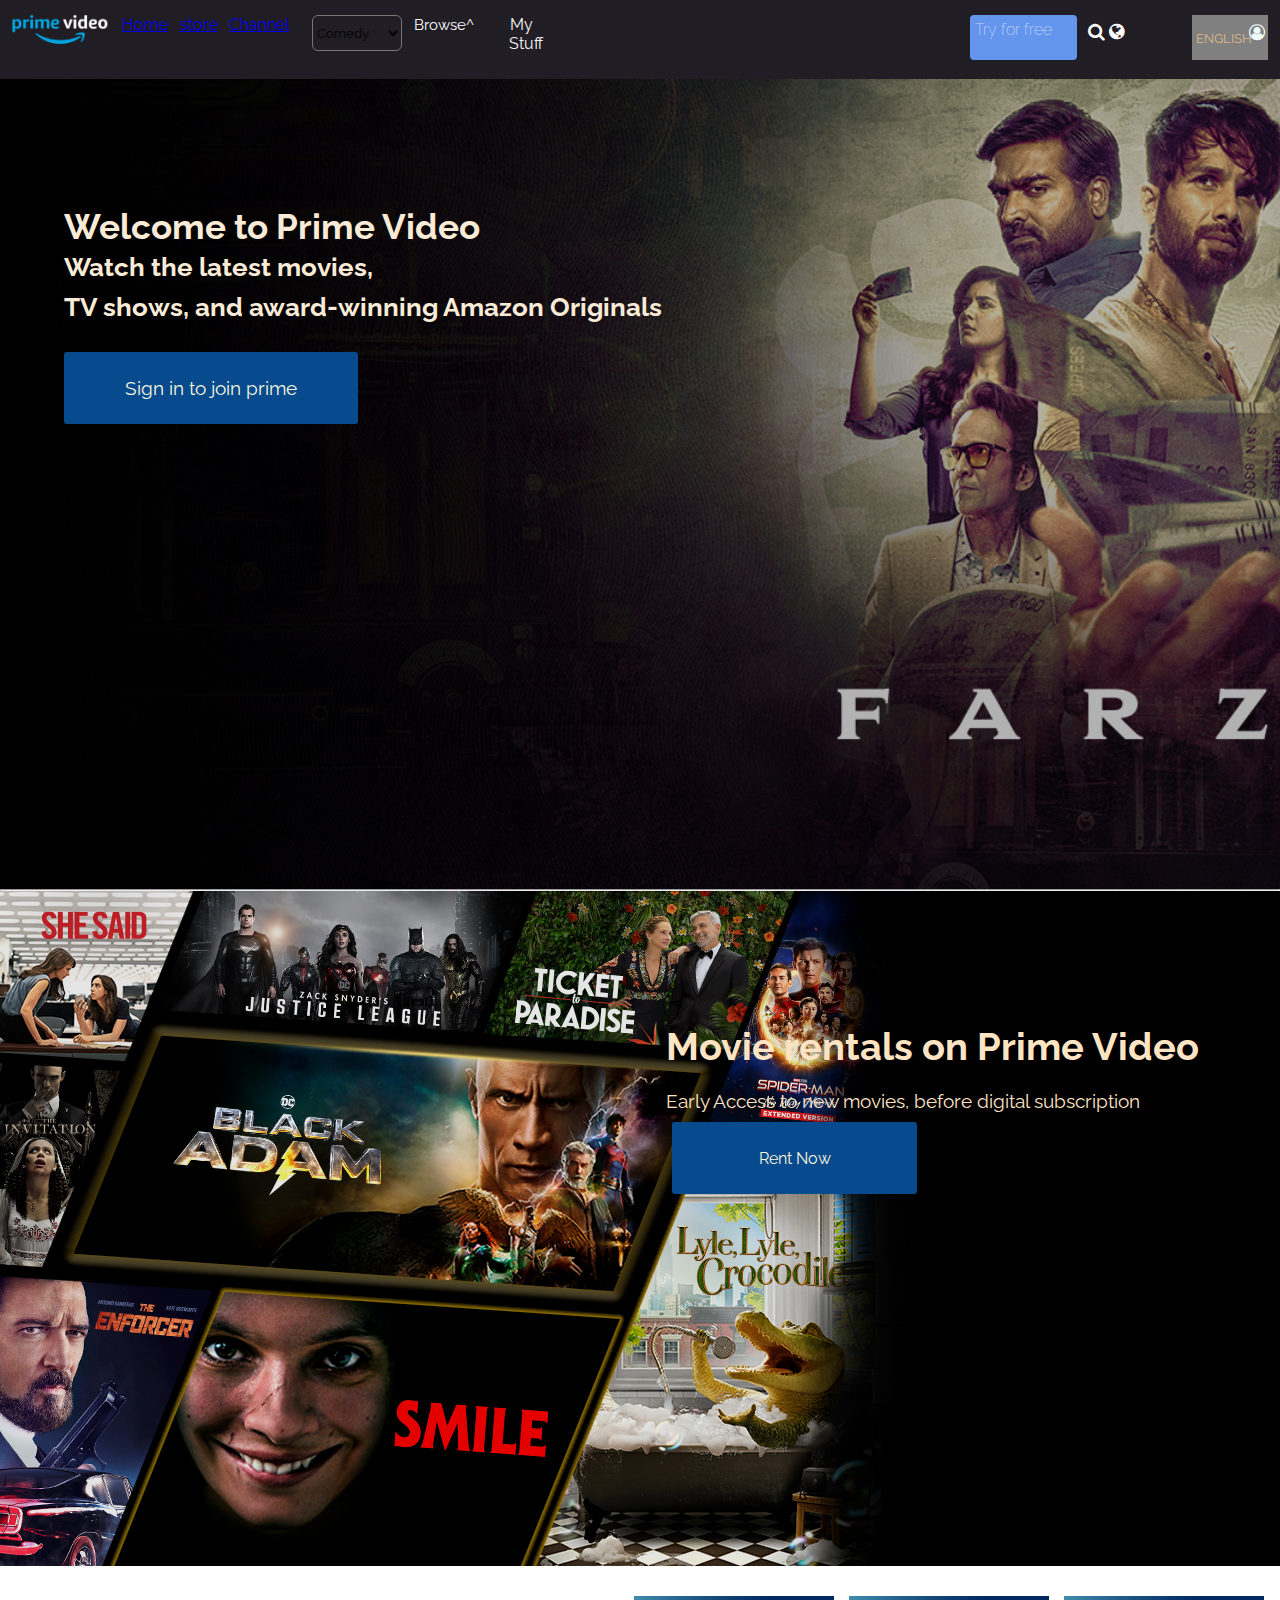
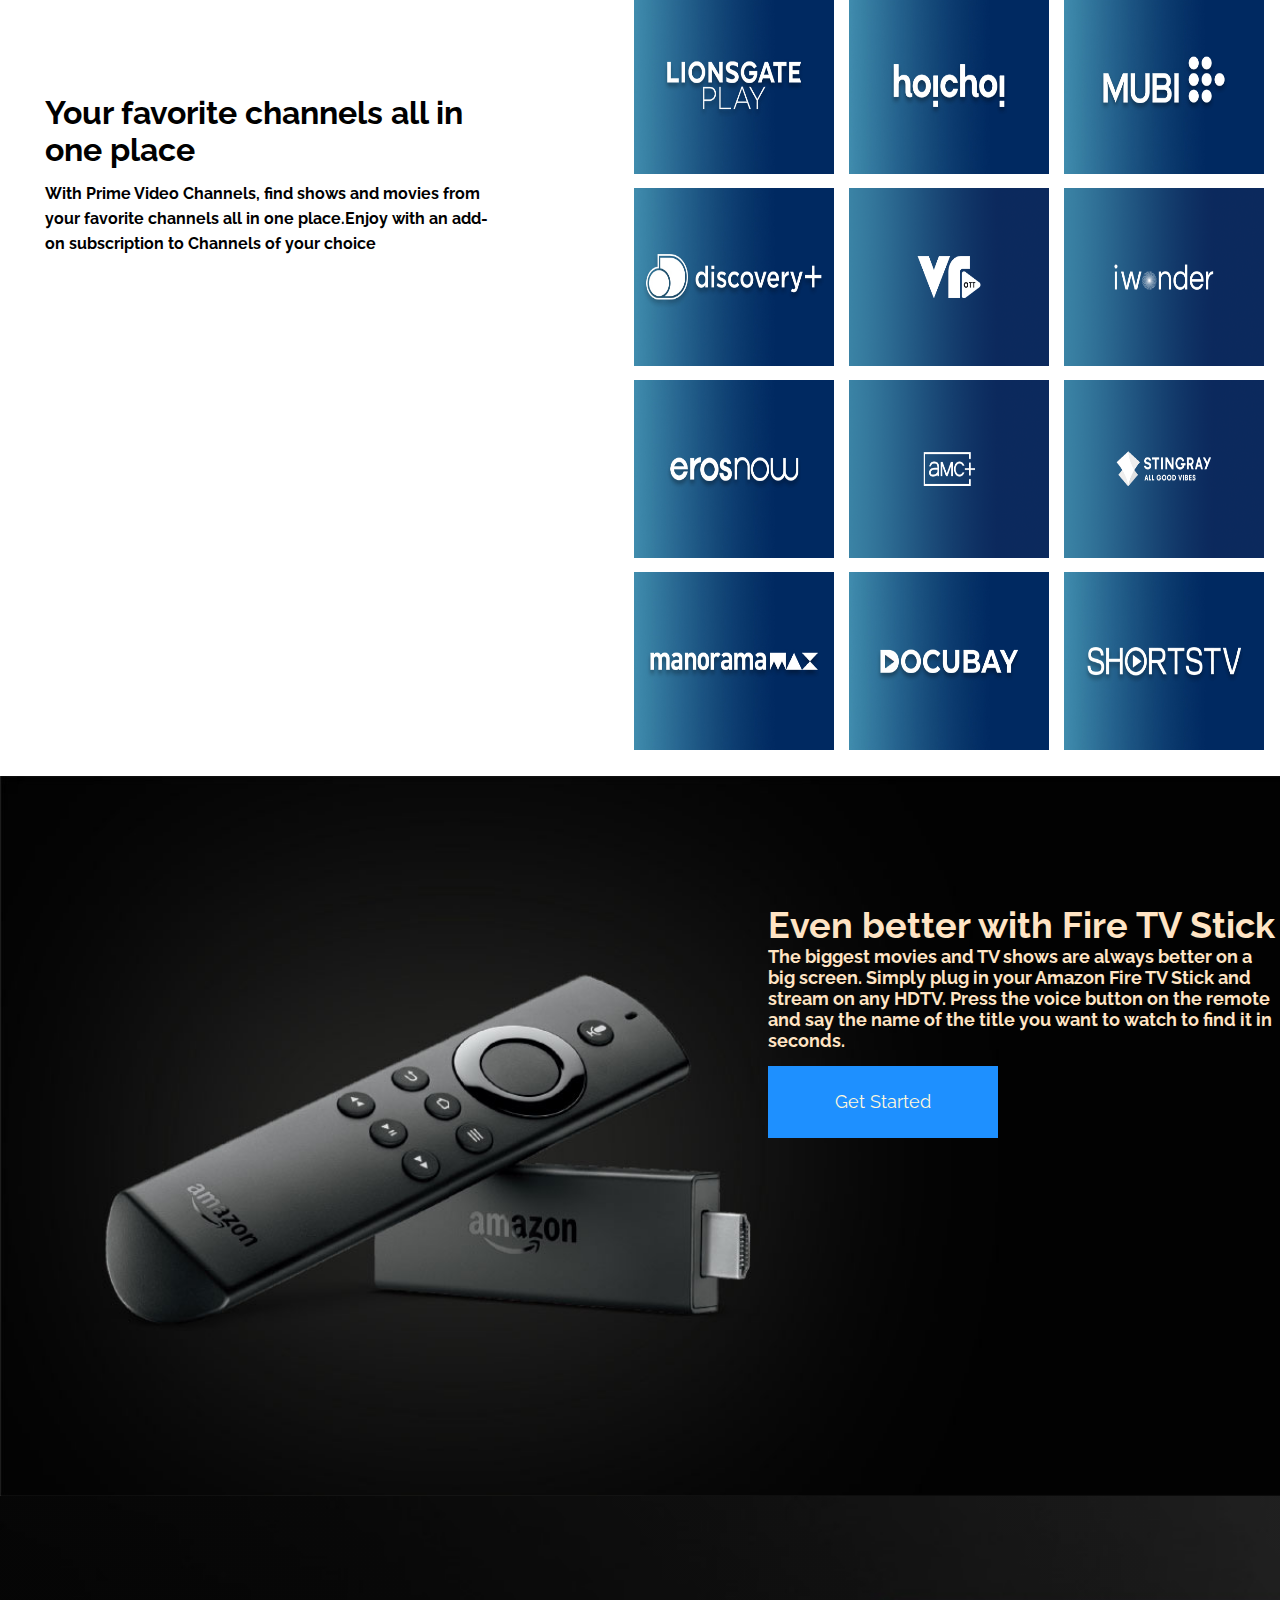
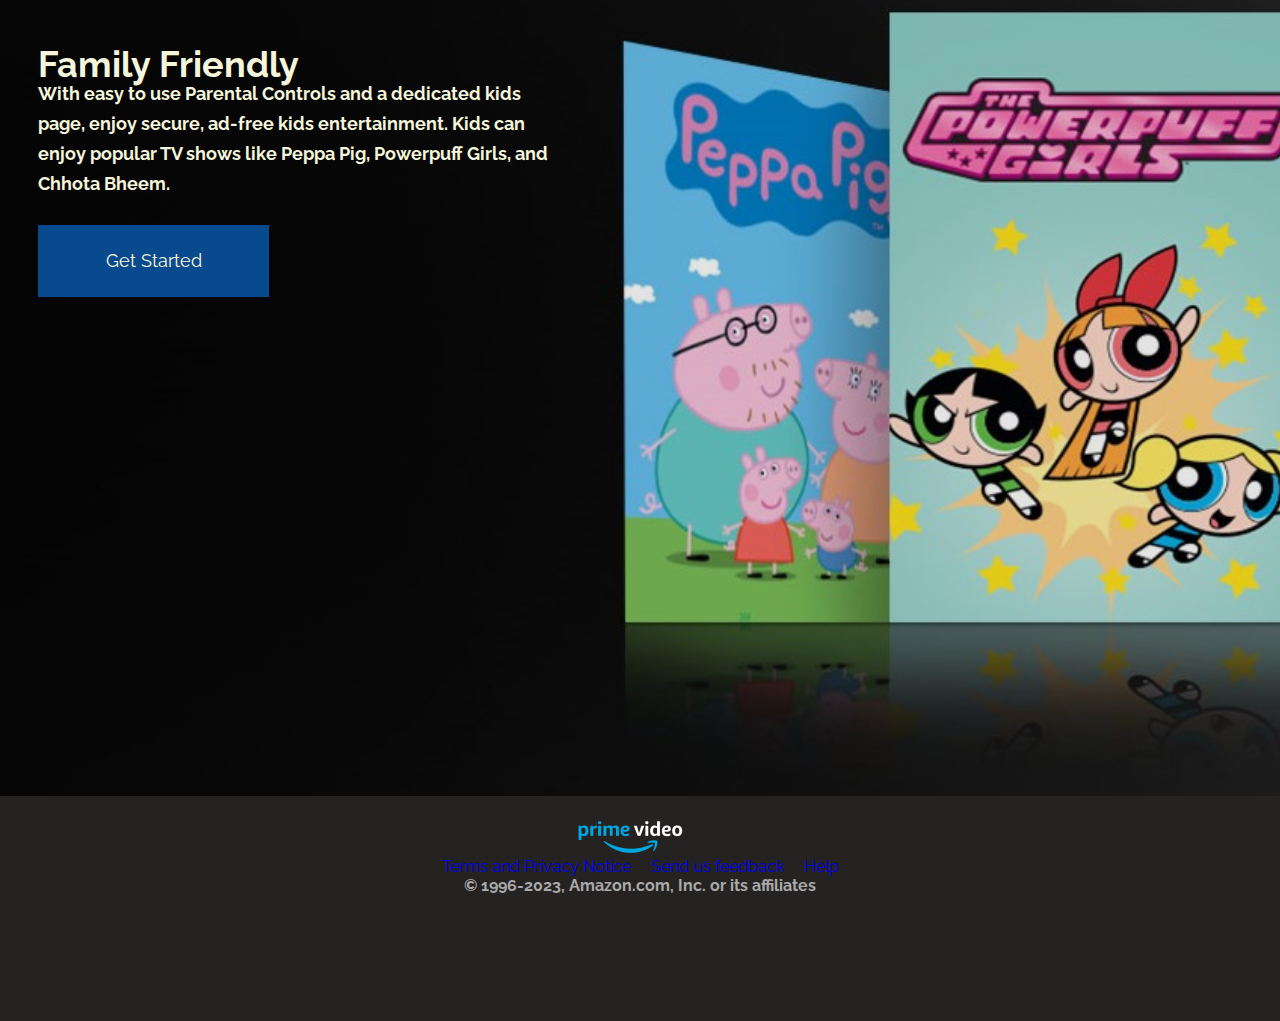
==== commit 9047e6a8: "dropdwn-chng" ====
--- a/index.html
+++ b/index.html
@@ -37,10 +37,15 @@
         
                     <ul class="Dropdown">
                         <li>Comedy</li>
+                        <hr>
                         <li>Web Series</li>
+                        <hr>
                         <li>Movies</li>
+                        <hr>
                         <li>TV Shows</li>
+                        <hr>
                         <li>Children</li>
+                        <hr>
                     </ul>
                 </li>
             </ul>
--- a/style.css
+++ b/style.css
@@ -20,6 +20,11 @@
 .nav .logo img{
     /* height: 10vh; */
     width: 100%;
+}
+.nav .bar a{
+    justify-content: space-between;
+    margin-left: 1%;
+
 }
 .nav .bar ul{
     list-style: none;
@@ -44,26 +49,26 @@
     
 }
 .nav .bar ul li ul.Dropdown{
-    width: 100%;
-    background: #22438c;
+    width: 200%;
+    text-align: center;
+    background: #d8b4fe;
     position: absolute;
     z-index: 999;
     display: none;
-}
+    height: 15vh;
+    
+}
+
 .nav .bar ul li a:hover{
     background-color:darkgrey;
 }
 .nav .bar ul li:hover ul.Dropdown{
     display: block;
 }
-.nav .bar{
-    width: 100%;
-}
-  
 .nav .bar{
     display: flex;
     margin-left: 0%;
-  
+    width: 100%;
 }
 .catgry{
     margin-left: 2%;
@@ -377,6 +382,7 @@
         font-size: small;
         margin-left: 0%;
     }
+    
     .lng select {
 
     margin-left: 65%;
@@ -416,8 +422,9 @@
         background-position-x: right;
         }
         .bar .bt{
-            width: 23%;
+            width: 10%;
             font-size: 0.98rem;
+            margin-left: 23%;
         }
     .bg2 .rent button {
         margin-top: 0%;
@@ -470,6 +477,21 @@
       
         height: 7vh;
     }
+    .bar ul li{
+        margin-left: 0%;
+        width: 100%;
+        margin-top: 2%;
+    }
+    .nav .bar ul li ul.Dropdown {
+        width: 750%;
+        text-align: center;
+        background: #d8b4fe;
+        position: absolute;
+        z-index: 999;
+        display: none;
+        height: 40vh;
+        margin-left: 0%;
+    }
     .bar .bt {
     height: 5vh;
     width: 12%;
@@ -507,7 +529,19 @@
     padding-left: 50%;
 }
 .bar ul li{
-    margin-left: 50%;
+    margin-left: 0%;
+    width: 100%;
+    margin-top: 2%;
+}
+.nav .bar ul li ul.Dropdown {
+    width: 750%;
+    text-align: center;
+    background: #d8b4fe;
+    position: absolute;
+    z-index: 999;
+    display: none;
+    height: 40vh;
+    margin-left: 0%;
 }
 /* .chnls .clm img{
     width: 170px;
@@ -531,6 +565,7 @@
     .bar .bt{
         font-size: 0.94rem;
     }
+   
 }
 @media(max-width:800px){
     .totl{
@@ -544,7 +579,7 @@
         font-size: 0.86rem;
     }
     .bar .bt h4 {
-    margin-top: 2%;
+    margin-top: -2%;
     margin-left: 0%;
 }
 .nav .bar .lng{
@@ -640,8 +675,11 @@
         padding-top: 15%;
     }
     .bar .bt {
-        width: 12%;
-        margin-left: 30%;
+        width: 14%;
+        margin-left: 50%;
+    }
+    .nav .bar .lng{
+        margin-left: 0%;
     }
     .nav .icon{
         margin-left: 5%;
@@ -650,9 +688,20 @@
         margin-left: 5%;
         width: 7%;
     }
-
+    .nav .bar .icon1 i {
+    margin-left: 50%;
+}
+    .nav .icon{
+        margin-left: 0%;
+}
+    .nav .icon1{
+        margin-left: 1%;
+}
     .bg2 .cont2 {
         line-height: 35px;
+    }
+    .prt3 .cont{
+        padding-top: 2%;
     }
     .chnls{
         margin-top: -1%;
@@ -672,6 +721,9 @@
         height: 7vh;
         width: 35vh;
     }
+    .prm-fotr {
+        height: 15vh;
+    }
 }
 @media(max-width:650px){
     .bg{
@@ -686,6 +738,9 @@
         height: 17vh;
 
     }
+    .bar .bt h4{
+        margin-top: 0%;
+    }
     .prt3 .cont {
         line-height: 26px;
     }
@@ -709,7 +764,9 @@
         background-image: linear-gradient(to bottom,rgba(0,0,0,0.3),rgba(0,0,0,0.3)),url(/farzi2.jpg);
     }
     .bar .bt{
-        margin-left: 30%;
+        margin-left: 38%;
+        height: 3vh;
+        font-size: x-small;
     }
     .chnls .clm img{
         padding-top: 7%;
@@ -730,8 +787,11 @@
         height: 6vh;
     }
     .nav .logo img{
-        height: 6vh;
-    }
+        height: 3vh;
+    }
+    .bar ul li {
+    margin-left: 0%;
+}
     .bg .sign1 button{
         height: 4.8vh;
         width: 90%;
@@ -798,7 +858,7 @@
         width: 16%;
     }
     .lng select {
-        height: 5vh;
+        height: 3.5vh;
     }
     .chnls .clm img:hover{
         /* width: 130px;
@@ -846,17 +906,17 @@
     }
     @media(max-width:550px){
         .nav .icon{
-            margin-left: 3%;
+            margin-left: 0%;
         }
         .nav .icon1{
-            margin-left: 5%;
+            margin-left: 0%;
         }
         .bar .bt{
-            height: 4vh;
-            margin-left: 38%;
+            height: vh;
+            margin-left: 44%;
         }
         .lng select {
-            height: 4vh;
+            height: 3vh;
         }
         /* .hid a{
             font-size: small;
@@ -865,8 +925,11 @@
             line-height: 10px;
             margin-top: 0%;
         }
+        .nav .bar .icon i{
+            margin-left: 30%;
+        }
         .nav .bar .icon1 i {
-    margin-left: 140%;
+        margin-left: 40%;
         }
         .nav .bar .lng{
             width: 14%;
@@ -881,8 +944,23 @@
             padding-left: 41%;
         }
     .bar .bt h4 {
-        margin-left: -1%;
+        margin-left: -6%;
         line-height: 10px;
+    }
+    .bar ul li{
+        margin-left: 0%;
+        width: 100%;
+        margin-top: 2%;
+    }
+    .nav .bar ul li ul.Dropdown {
+        width: 550%;
+        text-align: center;
+        background: #d8b4fe;
+        position: absolute;
+        z-index: 999;
+        display: none;
+        height: 40vh;
+        margin-left: 0%;
     }
 }
     
@@ -905,11 +983,19 @@
         width: 20%;
     }
     .nav .icon{
-        margin-left: 3%;
+        margin-left: 1%;
+    }
+    .nav .bar .icon1 i{
+        margin-left: 0%;
     }
     .bar .bt{
-        margin-left: 15%;
-    }
+        margin-left: 35%;
+    }
+    .bar .bt h4 {
+    line-height: 0%;
+    margin-left: 0%;
+    line-height: 8px;
+}
     /* .bar .bt h4 {
         margin-left: 0%;
         line-height: 0px;
@@ -944,11 +1030,7 @@
     .prm-fotr{
         margin-top: 23%;
     }
-    .bar .bt h4 {
-        line-height: 0%;
-        margin-left: -9%;
-        line-height: 10px;
-    }
+    
     .chnls .clm img:hover{
         /* width: 90px;
         height: 17vh;
@@ -963,7 +1045,7 @@
     }
     .bar .bt{
         width: 15%;
-        margin-left: 25%;
+        margin-left: 32%;
     }
     .bar .bt h4{
         padding-left: 0%;
@@ -1022,15 +1104,21 @@
     margin-top: 1%;
 }
 .nav .icon{
-   margin-top: 2%; 
+   margin-top: 1%; 
+   margin-left: 1%;
 }
 .nav .icon1{
-    margin-top: 2%;
+    margin-top: 1%;
+}
+.nav .bar .icon1 i {
+    margin-left: 25%;
 }
 .lng select{
     margin-top: 5%;
 }
-
+.nav .logo img {
+    height: 2.8vh;
+}
 .prt3{
     margin-top: 28%;
     height: 72vh;
@@ -1068,7 +1156,7 @@
 }   
 .bar .bt{
     width: 15%;
-    margin-left: 25%;
+    margin-left: 33%;
 }
 .nav .icon1{
     margin-left: 3%;
@@ -1086,7 +1174,10 @@
     }
     .bar .bt{
         width: 15%;
-        margin-left: 18%;
+        margin-left: 25%;
+    }
+    .nav .bar .icon1 i {
+        margin-left: 0%;
     }
     .nav .icon{
         margin-left: 2%;
@@ -1095,9 +1186,24 @@
         margin-left: 7%;
     }
     .bar .bt h4{
-        margin-left: -14%;
-        line-height: 10px;
+        margin-left: 5%;
+        line-height: 8px;
     }   
+    .bar ul li{
+        margin-left: 0%;
+        width: 100%;
+        margin-top: 2%;
+    }
+    .nav .bar ul li ul.Dropdown {
+        width: 530%;
+        text-align: center;
+        background: #d8b4fe;
+        position: absolute;
+        z-index: 999;
+        display: none;
+        height: 40vh;
+        margin-left: 0%;
+    }
     .cld{
         height: 50vh;
         background-position-x: 77%;
@@ -1106,13 +1212,21 @@
 @media(max-width:400px){
     .bar .bt h4{
         padding-left: -28%;
-        line-height: 7.5px;
+        line-height: 8px;
     }
     .bar .bt{
-        margin-left: 17%;
-    }
-    .bar .bt h4{
-        line-height: 11px;
+        margin-left: 26%;
+        margin-top: 0%;
+    }
+    .nav .bar ul li ul.Dropdown {
+        width: 470%;
+        text-align: center;
+        background: #d8b4fe;
+        position: absolute;
+        z-index: 999;
+        display: none;
+        height: 40vh;
+        margin-left: 0%;
     }
     .nav .icon{
         margin-left: 3%;
@@ -1146,6 +1260,20 @@
     }
 }
 @media(max-width:350px){
+    .bar .bt{
+        width: 16%;
+        font-size: xx-small;
+    }
+    .nav .bar ul li ul.Dropdown {
+        width: 400%;
+        text-align: center;
+        background: #d8b4fe;
+        position: absolute;
+        z-index: 999;
+        display: none;
+        height: 40vh;
+        margin-left: 0%;
+    }
     .chnls{
         margin-top: 14%;
     }
